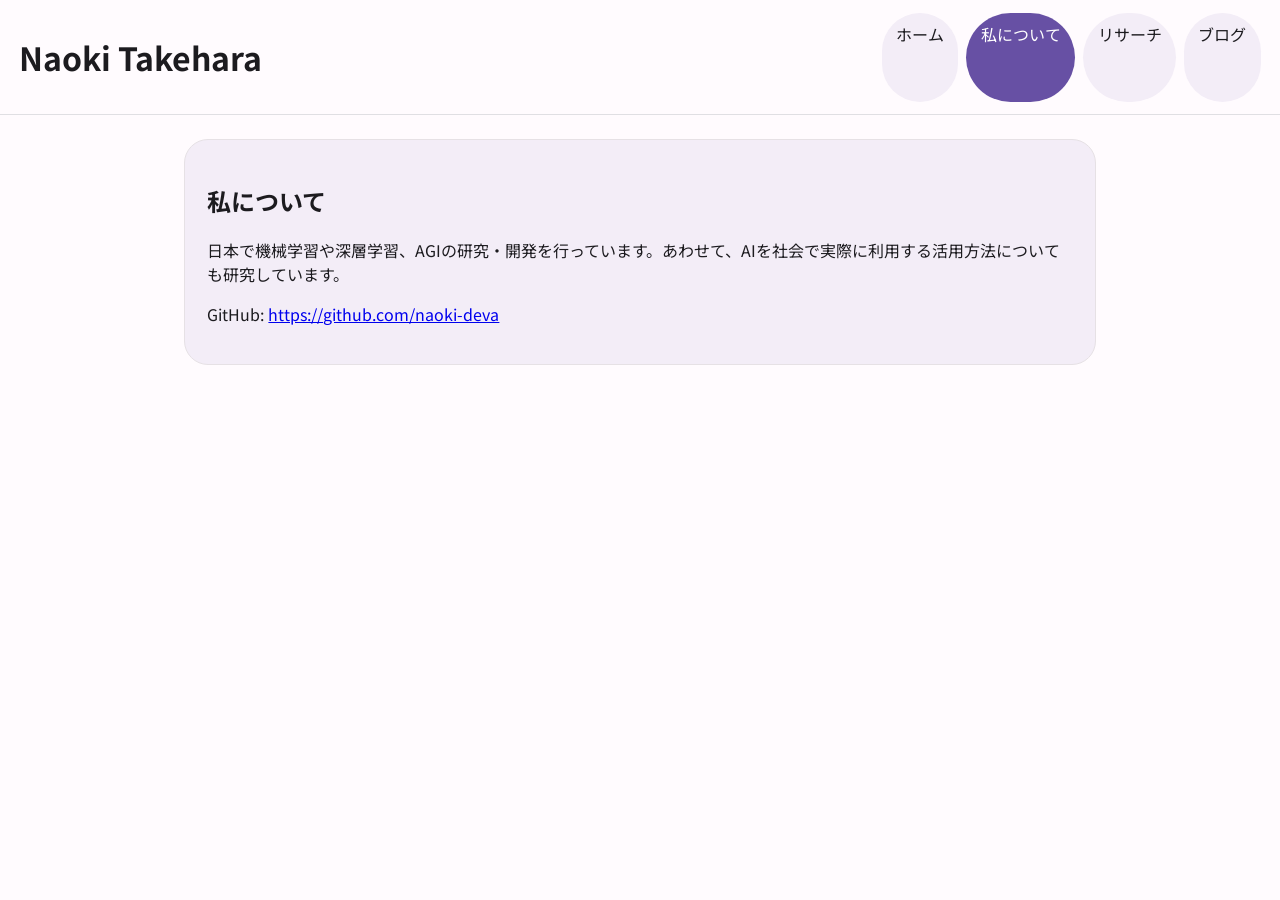
==== about.html @ 0d129b48 "Switch from single-page layout to multi-page navigation" ====
<!DOCTYPE html>
<html lang="ja">
  <head>
    <meta charset="UTF-8" />
    <meta name="viewport" content="width=device-width, initial-scale=1.0" />
    <title>Naoki Takehara | 私について</title>
    <link rel="preconnect" href="https://fonts.googleapis.com" />
    <link rel="preconnect" href="https://fonts.gstatic.com" crossorigin />
    <link href="https://fonts.googleapis.com/css2?family=Material+Symbols+Outlined&family=Noto+Sans+JP:wght@400;500;700&display=swap" rel="stylesheet" />
    <style>
      :root { --primary:#6750a4; --on-primary:#fff; --surface:#fffbfe; --surface-container:#f3edf7; --on-surface:#1c1b1f; }
      * { box-sizing:border-box; }
      body { margin:0; font-family:"Noto Sans JP",system-ui,sans-serif; background:var(--surface); color:var(--on-surface); }
      .top-app-bar { position:sticky; top:0; background:var(--surface); border-bottom:1px solid #e0dfe3; padding:0.8rem 1.2rem; display:flex; justify-content:space-between; gap:1rem; flex-wrap:wrap; }
      .nav-links { display:flex; gap:0.5rem; flex-wrap:wrap; }
      .nav-link { text-decoration:none; color:var(--on-surface); background:var(--surface-container); padding:0.55rem 0.9rem; border-radius:999px; display:inline-flex; gap:0.3rem; }
      .nav-link.active { background:var(--primary); color:var(--on-primary); }
      .container { max-width:960px; margin:0 auto; padding:1.5rem; }
      .card { background:var(--surface-container); border:1px solid #e6e1e5; border-radius:24px; padding:1.4rem; }
    </style>
  </head>
  <body>
    <header class="top-app-bar">
      <h1>Naoki Takehara</h1>
      <nav class="nav-links" aria-label="ページナビゲーション">
        <a class="nav-link" href="index.html">ホーム</a>
        <a class="nav-link active" href="about.html">私について</a>
        <a class="nav-link" href="research.html">リサーチ</a>
        <a class="nav-link" href="blog.html">ブログ</a>
      </nav>
    </header>
    <main class="container">
      <section class="card">
        <h2>私について</h2>
        <p>日本で機械学習や深層学習、AGIの研究・開発を行っています。あわせて、AIを社会で実際に利用する活用方法についても研究しています。</p>
        <p>GitHub: <a href="https://github.com/naoki-deva" target="_blank" rel="noopener noreferrer">https://github.com/naoki-deva</a></p>
      </section>
    </main>
  </body>
</html>
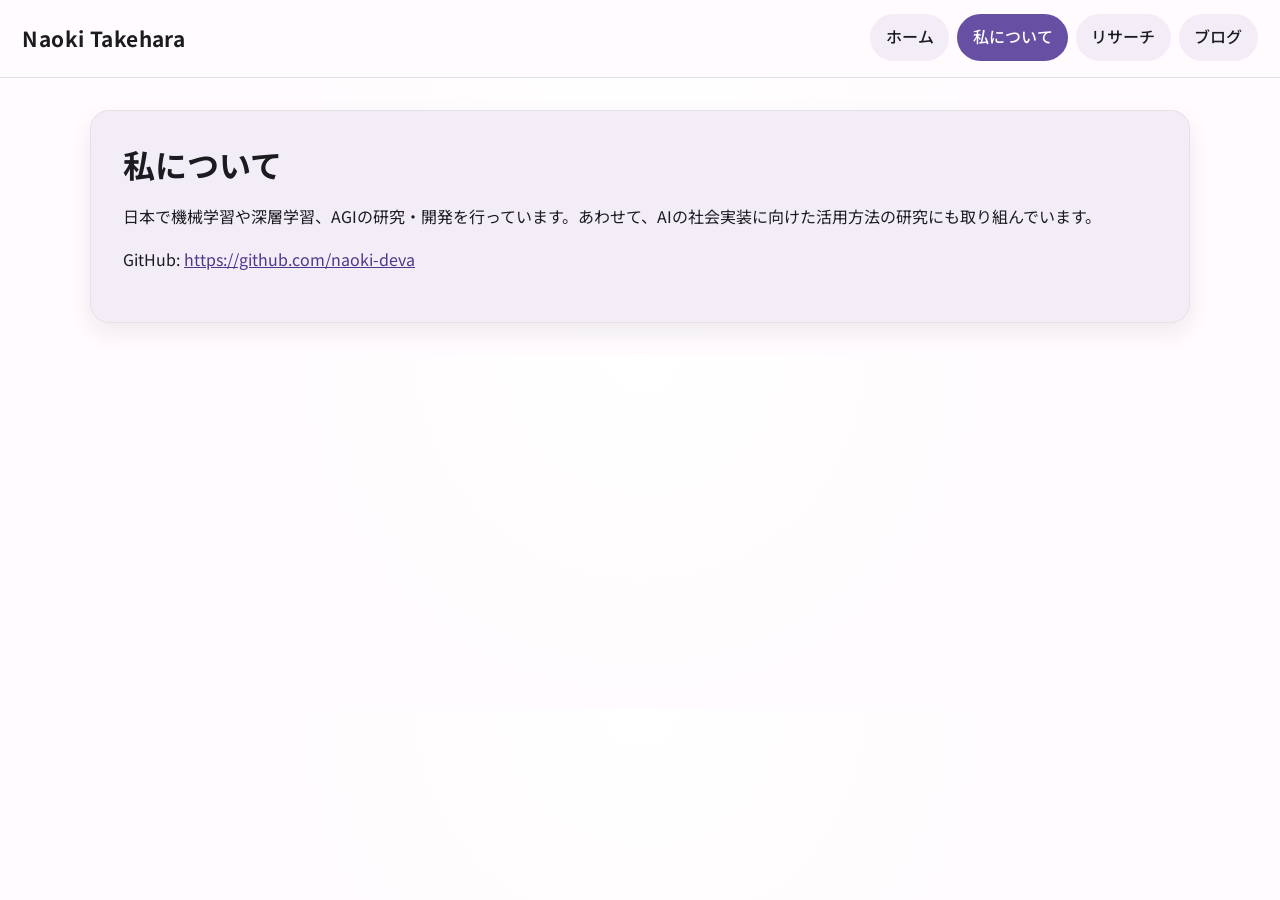
==== commit 84db5a34: "Improve responsive layout for mobile and desktop" ====
--- a/about.html
+++ b/about.html
@@ -7,21 +7,11 @@
     <link rel="preconnect" href="https://fonts.googleapis.com" />
     <link rel="preconnect" href="https://fonts.gstatic.com" crossorigin />
     <link href="https://fonts.googleapis.com/css2?family=Material+Symbols+Outlined&family=Noto+Sans+JP:wght@400;500;700&display=swap" rel="stylesheet" />
-    <style>
-      :root { --primary:#6750a4; --on-primary:#fff; --surface:#fffbfe; --surface-container:#f3edf7; --on-surface:#1c1b1f; }
-      * { box-sizing:border-box; }
-      body { margin:0; font-family:"Noto Sans JP",system-ui,sans-serif; background:var(--surface); color:var(--on-surface); }
-      .top-app-bar { position:sticky; top:0; background:var(--surface); border-bottom:1px solid #e0dfe3; padding:0.8rem 1.2rem; display:flex; justify-content:space-between; gap:1rem; flex-wrap:wrap; }
-      .nav-links { display:flex; gap:0.5rem; flex-wrap:wrap; }
-      .nav-link { text-decoration:none; color:var(--on-surface); background:var(--surface-container); padding:0.55rem 0.9rem; border-radius:999px; display:inline-flex; gap:0.3rem; }
-      .nav-link.active { background:var(--primary); color:var(--on-primary); }
-      .container { max-width:960px; margin:0 auto; padding:1.5rem; }
-      .card { background:var(--surface-container); border:1px solid #e6e1e5; border-radius:24px; padding:1.4rem; }
-    </style>
+    <link rel="stylesheet" href="styles.css" />
   </head>
   <body>
     <header class="top-app-bar">
-      <h1>Naoki Takehara</h1>
+      <h1 class="brand">Naoki Takehara</h1>
       <nav class="nav-links" aria-label="ページナビゲーション">
         <a class="nav-link" href="index.html">ホーム</a>
         <a class="nav-link active" href="about.html">私について</a>
@@ -30,9 +20,9 @@
       </nav>
     </header>
     <main class="container">
-      <section class="card">
-        <h2>私について</h2>
-        <p>日本で機械学習や深層学習、AGIの研究・開発を行っています。あわせて、AIを社会で実際に利用する活用方法についても研究しています。</p>
+      <section class="panel">
+        <h2 class="section-title">私について</h2>
+        <p>日本で機械学習や深層学習、AGIの研究・開発を行っています。あわせて、AIの社会実装に向けた活用方法の研究にも取り組んでいます。</p>
         <p>GitHub: <a href="https://github.com/naoki-deva" target="_blank" rel="noopener noreferrer">https://github.com/naoki-deva</a></p>
       </section>
     </main>
--- a/styles.css
+++ b/styles.css
@@ -0,0 +1,161 @@
+:root {
+  --primary: #6750a4;
+  --primary-strong: #4f378b;
+  --on-primary: #ffffff;
+  --surface: #fffbfe;
+  --surface-container: #f3edf7;
+  --surface-container-high: #ece6f0;
+  --surface-container-hover: #e6def1;
+  --on-surface: #1c1b1f;
+  --on-surface-variant: #49454f;
+  --outline: #cac4d0;
+  --shadow: 0 10px 24px rgba(28, 27, 31, 0.08);
+}
+
+* { box-sizing: border-box; }
+
+html { -webkit-text-size-adjust: 100%; }
+
+body {
+  margin: 0;
+  font-family: "Noto Sans JP", system-ui, -apple-system, sans-serif;
+  background: radial-gradient(circle at top, #ffffff 0%, var(--surface) 48%);
+  color: var(--on-surface);
+  line-height: 1.72;
+}
+
+a { color: var(--primary-strong); }
+
+a:focus-visible,
+button:focus-visible {
+  outline: 3px solid color-mix(in srgb, var(--primary) 45%, white);
+  outline-offset: 3px;
+}
+
+.top-app-bar {
+  position: sticky;
+  top: 0;
+  z-index: 20;
+  background: color-mix(in srgb, var(--surface) 88%, white);
+  backdrop-filter: blur(8px);
+  border-bottom: 1px solid #e0dfe3;
+  padding: 0.85rem clamp(0.9rem, 3vw, 1.4rem);
+  display: flex;
+  justify-content: space-between;
+  align-items: center;
+  gap: 0.75rem;
+}
+
+.brand { margin: 0; font-size: clamp(1.05rem, 1.2vw + 0.8rem, 1.3rem); letter-spacing: 0.02em; }
+
+.nav-links {
+  display: flex;
+  gap: 0.5rem;
+  flex-wrap: nowrap;
+  overflow-x: auto;
+  scrollbar-width: thin;
+  padding-bottom: 0.2rem;
+}
+
+.nav-link {
+  text-decoration: none;
+  color: var(--on-surface);
+  background: var(--surface-container);
+  padding: 0.55rem 0.9rem;
+  border-radius: 999px;
+  display: inline-flex;
+  align-items: center;
+  gap: 0.3rem;
+  font-weight: 500;
+  border: 1px solid transparent;
+  white-space: nowrap;
+  flex-shrink: 0;
+  transition: transform 0.2s ease, background 0.2s ease, border-color 0.2s ease;
+}
+
+.nav-link:hover { background: var(--surface-container-high); border-color: var(--outline); }
+.nav-link:active { transform: translateY(1px); }
+
+.nav-link.active {
+  background: var(--primary);
+  color: var(--on-primary);
+}
+
+.container {
+  width: min(100% - 2rem, 1100px);
+  margin: 0 auto;
+  padding: clamp(1rem, 2.5vw, 2.1rem) 0;
+}
+
+.container.narrow { width: min(100% - 2rem, 800px); }
+
+.panel {
+  background: var(--surface-container);
+  border: 1px solid #e6e1e5;
+  border-radius: clamp(18px, 1.5vw, 24px);
+  padding: clamp(1.1rem, 2.2vw, 1.8rem);
+  box-shadow: var(--shadow);
+}
+
+.section-title { margin: 0 0 0.55rem; font-size: clamp(1.35rem, 1.35vw + 0.95rem, 2rem); line-height: 1.35; }
+.muted { color: var(--on-surface-variant); }
+
+.cta-row { margin-top: 1rem; display: flex; gap: 0.6rem; flex-wrap: wrap; }
+.cta {
+  text-decoration: none;
+  border-radius: 10px;
+  padding: 0.58rem 0.95rem;
+  background: var(--surface-container-high);
+  color: var(--on-surface);
+  border: 1px solid #dfd6e7;
+}
+
+.blog-list { list-style: none; margin: 1.2rem 0 0; padding: 0; display: grid; gap: 0.9rem; }
+.blog-link {
+  display: block;
+  text-decoration: none;
+  background: var(--surface-container-high);
+  border-radius: 16px;
+  padding: 1rem 1.1rem;
+  color: inherit;
+  border: 1px solid #e1d9ea;
+  transition: background 0.2s ease, transform 0.2s ease;
+}
+.blog-link:hover,
+.blog-link:focus-visible {
+  background: var(--surface-container-hover);
+  transform: translateY(-1px);
+}
+.blog-meta { color: var(--on-surface-variant); font-size: 0.92rem; margin-bottom: 0.3rem; }
+.blog-title { margin: 0; font-size: clamp(1rem, 0.6vw + 0.95rem, 1.2rem); }
+
+.back-link {
+  text-decoration: none;
+  color: var(--primary-strong);
+  font-weight: 700;
+}
+
+@media (max-width: 720px) {
+  .top-app-bar {
+    flex-direction: column;
+    align-items: flex-start;
+  }
+
+  .nav-links {
+    width: 100%;
+    padding-bottom: 0.35rem;
+  }
+
+  .nav-link {
+    padding: 0.52rem 0.82rem;
+    font-size: 0.95rem;
+  }
+}
+
+@media (min-width: 1024px) {
+  .panel { padding: 2rem; }
+  .blog-list {
+    grid-template-columns: repeat(2, minmax(0, 1fr));
+    gap: 1rem;
+  }
+}
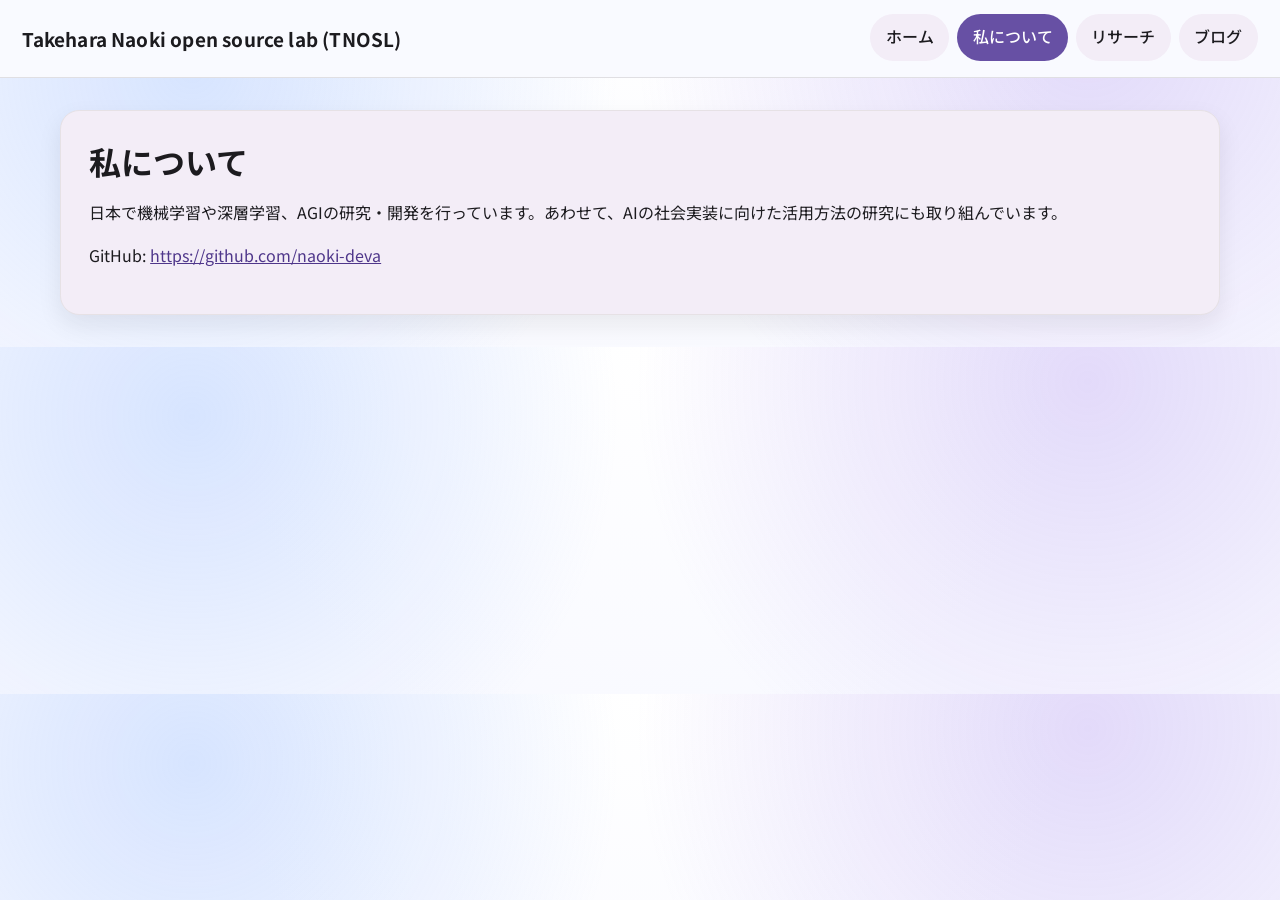
==== commit 2236c912: "Refresh home tab with TNOSL hero redesign" ====
--- a/about.html
+++ b/about.html
@@ -3,7 +3,7 @@
   <head>
     <meta charset="UTF-8" />
     <meta name="viewport" content="width=device-width, initial-scale=1.0" />
-    <title>Naoki Takehara | 私について</title>
+    <title>Takehara Naoki open source lab (TNOSL) | 私について</title>
     <link rel="preconnect" href="https://fonts.googleapis.com" />
     <link rel="preconnect" href="https://fonts.gstatic.com" crossorigin />
     <link href="https://fonts.googleapis.com/css2?family=Material+Symbols+Outlined&family=Noto+Sans+JP:wght@400;500;700&display=swap" rel="stylesheet" />
@@ -11,7 +11,7 @@
   </head>
   <body>
     <header class="top-app-bar">
-      <h1 class="brand">Naoki Takehara</h1>
+      <h1 class="brand">Takehara Naoki open source lab (TNOSL)</h1>
       <nav class="nav-links" aria-label="ページナビゲーション">
         <a class="nav-link" href="index.html">ホーム</a>
         <a class="nav-link active" href="about.html">私について</a>
--- a/styles.css
+++ b/styles.css
@@ -2,7 +2,7 @@
   --primary: #6750a4;
   --primary-strong: #4f378b;
   --on-primary: #ffffff;
-  --surface: #fffbfe;
+  --surface: #f8f9ff;
   --surface-container: #f3edf7;
   --surface-container-high: #ece6f0;
   --surface-container-hover: #e6def1;
@@ -13,31 +13,27 @@
 }
 
 * { box-sizing: border-box; }
-
 html { -webkit-text-size-adjust: 100%; }
 
 body {
   margin: 0;
   font-family: "Noto Sans JP", system-ui, -apple-system, sans-serif;
-  background: radial-gradient(circle at top, #ffffff 0%, var(--surface) 48%);
+  background:
+    radial-gradient(circle at 15% 20%, rgba(138, 180, 255, 0.3) 0%, transparent 38%),
+    radial-gradient(circle at 85% 10%, rgba(159, 122, 234, 0.24) 0%, transparent 40%),
+    radial-gradient(circle at top, #ffffff 0%, var(--surface) 58%);
   color: var(--on-surface);
   line-height: 1.72;
 }
 
 a { color: var(--primary-strong); }
 
-a:focus-visible,
-button:focus-visible {
-  outline: 3px solid color-mix(in srgb, var(--primary) 45%, white);
-  outline-offset: 3px;
-}
-
 .top-app-bar {
   position: sticky;
   top: 0;
   z-index: 20;
-  background: color-mix(in srgb, var(--surface) 88%, white);
-  backdrop-filter: blur(8px);
+  background: color-mix(in srgb, var(--surface) 86%, white);
+  backdrop-filter: blur(12px);
   border-bottom: 1px solid #e0dfe3;
   padding: 0.85rem clamp(0.9rem, 3vw, 1.4rem);
   display: flex;
@@ -46,116 +42,71 @@
   gap: 0.75rem;
 }
 
-.brand { margin: 0; font-size: clamp(1.05rem, 1.2vw + 0.8rem, 1.3rem); letter-spacing: 0.02em; }
+.brand { margin: 0; font-size: clamp(0.92rem, 1vw + 0.56rem, 1.18rem); letter-spacing: 0.01em; }
+.nav-links { display: flex; gap: 0.5rem; flex-wrap: nowrap; overflow-x: auto; scrollbar-width: thin; padding-bottom: 0.2rem; }
+.nav-link { text-decoration: none; color: var(--on-surface); background: var(--surface-container); padding: 0.55rem 0.9rem; border-radius: 999px; display: inline-flex; align-items: center; gap: 0.3rem; font-weight: 500; border: 1px solid transparent; white-space: nowrap; flex-shrink: 0; }
+.nav-link:hover { background: var(--surface-container-high); border-color: var(--outline); }
+.nav-link.active { background: var(--primary); color: var(--on-primary); }
 
-.nav-links {
-  display: flex;
-  gap: 0.5rem;
-  flex-wrap: nowrap;
-  overflow-x: auto;
-  scrollbar-width: thin;
-  padding-bottom: 0.2rem;
+.container { width: min(100% - 2rem, 1160px); margin: 0 auto; padding: clamp(1rem, 2.5vw, 2.1rem) 0; }
+.container.narrow { width: min(100% - 2rem, 800px); }
+.panel { background: var(--surface-container); border: 1px solid #e6e1e5; border-radius: clamp(18px, 1.5vw, 24px); padding: clamp(1.1rem, 2.2vw, 1.8rem); box-shadow: var(--shadow); }
+
+.hero {
+  position: relative;
+  overflow: hidden;
+  background: linear-gradient(135deg, #151726 0%, #292d46 45%, #1b2038 100%);
+  color: #f8f9ff;
+  border-radius: 30px;
+  padding: clamp(1.5rem, 4vw, 3rem);
+  display: grid;
+  grid-template-columns: 1.1fr 1fr;
+  gap: 1.2rem;
+  border: 1px solid rgba(255, 255, 255, 0.2);
+  box-shadow: 0 24px 60px rgba(10, 12, 21, 0.3);
 }
 
-.nav-link {
-  text-decoration: none;
-  color: var(--on-surface);
-  background: var(--surface-container);
-  padding: 0.55rem 0.9rem;
-  border-radius: 999px;
-  display: inline-flex;
-  align-items: center;
-  gap: 0.3rem;
-  font-weight: 500;
-  border: 1px solid transparent;
-  white-space: nowrap;
-  flex-shrink: 0;
-  transition: transform 0.2s ease, background 0.2s ease, border-color 0.2s ease;
+.hero-glow {
+  position: absolute;
+  inset: -30% auto auto -20%;
+  width: 320px;
+  aspect-ratio: 1;
+  background: radial-gradient(circle, rgba(138, 180, 255, 0.7), transparent 70%);
+  filter: blur(12px);
+  animation: drift 7s ease-in-out infinite alternate;
 }
 
-.nav-link:hover { background: var(--surface-container-high); border-color: var(--outline); }
-.nav-link:active { transform: translateY(1px); }
+.hero-copy { position: relative; z-index: 1; }
+.eyebrow { text-transform: uppercase; letter-spacing: 0.08em; font-size: 0.84rem; color: #c8d6ff; margin: 0; }
+.hero h2 { margin: 0.25rem 0 0.45rem; font-size: clamp(2rem, 5vw, 3.4rem); line-height: 1.15; }
+.lead { margin: 0; color: #dbe6ff; max-width: 62ch; }
+.mission { font-size: clamp(1.2rem, 2vw, 1.8rem); font-weight: 800; margin: 0.8rem 0 0; }
+.hero-art { display: flex; align-items: center; justify-content: center; animation: float 6s ease-in-out infinite; }
+.hero-art svg { width: min(100%, 500px); height: auto; }
 
-.nav-link.active {
-  background: var(--primary);
-  color: var(--on-primary);
-}
-
-.container {
-  width: min(100% - 2rem, 1100px);
-  margin: 0 auto;
-  padding: clamp(1rem, 2.5vw, 2.1rem) 0;
-}
-
-.container.narrow { width: min(100% - 2rem, 800px); }
-
-.panel {
-  background: var(--surface-container);
-  border: 1px solid #e6e1e5;
-  border-radius: clamp(18px, 1.5vw, 24px);
-  padding: clamp(1.1rem, 2.2vw, 1.8rem);
-  box-shadow: var(--shadow);
-}
+.cta-row { margin-top: 1rem; display: flex; gap: 0.6rem; flex-wrap: wrap; }
+.cta { text-decoration: none; border-radius: 999px; padding: 0.62rem 1rem; background: rgba(255, 255, 255, 0.12); color: #fff; border: 1px solid rgba(255, 255, 255, 0.35); }
+.cta.primary { background: linear-gradient(120deg, #8ab4ff, #9f7aea); border-color: transparent; color: #111728; font-weight: 700; }
 
 .section-title { margin: 0 0 0.55rem; font-size: clamp(1.35rem, 1.35vw + 0.95rem, 2rem); line-height: 1.35; }
 .muted { color: var(--on-surface-variant); }
+.blog-list { list-style: none; margin: 1.2rem 0 0; padding: 0; display: grid; gap: 0.9rem; }
+.blog-link { display: block; text-decoration: none; background: var(--surface-container-high); border-radius: 16px; padding: 1rem 1.1rem; color: inherit; border: 1px solid #e1d9ea; }
+.blog-meta { color: var(--on-surface-variant); font-size: 0.92rem; margin-bottom: 0.3rem; }
+.blog-title { margin: 0; font-size: clamp(1rem, 0.6vw + 0.95rem, 1.2rem); }
+.back-link { text-decoration: none; color: var(--primary-strong); font-weight: 700; }
 
-.cta-row { margin-top: 1rem; display: flex; gap: 0.6rem; flex-wrap: wrap; }
-.cta {
-  text-decoration: none;
-  border-radius: 10px;
-  padding: 0.58rem 0.95rem;
-  background: var(--surface-container-high);
-  color: var(--on-surface);
-  border: 1px solid #dfd6e7;
+@keyframes float { from { transform: translateY(0px); } to { transform: translateY(-10px); } }
+@keyframes drift { from { transform: translate(0, 0); } to { transform: translate(70px, 35px); } }
+
+@media (max-width: 960px) { .hero { grid-template-columns: 1fr; } }
+@media (max-width: 720px) {
+  .top-app-bar { flex-direction: column; align-items: flex-start; }
+  .nav-links { width: 100%; padding-bottom: 0.35rem; }
+  .nav-link { padding: 0.52rem 0.82rem; font-size: 0.95rem; }
 }
 
-.blog-list { list-style: none; margin: 1.2rem 0 0; padding: 0; display: grid; gap: 0.9rem; }
-.blog-link {
-  display: block;
-  text-decoration: none;
-  background: var(--surface-container-high);
-  border-radius: 16px;
-  padding: 1rem 1.1rem;
-  color: inherit;
-  border: 1px solid #e1d9ea;
-  transition: background 0.2s ease, transform 0.2s ease;
+@media (prefers-reduced-motion: reduce) {
+  .hero-art,
+  .hero-glow { animation: none; }
 }
-.blog-link:hover,
-.blog-link:focus-visible {
-  background: var(--surface-container-hover);
-  transform: translateY(-1px);
-}
-.blog-meta { color: var(--on-surface-variant); font-size: 0.92rem; margin-bottom: 0.3rem; }
-.blog-title { margin: 0; font-size: clamp(1rem, 0.6vw + 0.95rem, 1.2rem); }
-
-.back-link {
-  text-decoration: none;
-  color: var(--primary-strong);
-  font-weight: 700;
-}
-
-@media (max-width: 720px) {
-  .top-app-bar {
-    flex-direction: column;
-    align-items: flex-start;
-  }
-
-  .nav-links {
-    width: 100%;
-    padding-bottom: 0.35rem;
-  }
-
-  .nav-link {
-    padding: 0.52rem 0.82rem;
-    font-size: 0.95rem;
-  }
-}
-
-@media (min-width: 1024px) {
-  .panel { padding: 2rem; }
-  .blog-list {
-    grid-template-columns: repeat(2, minmax(0, 1fr));
-    gap: 1rem;
-  }
-}
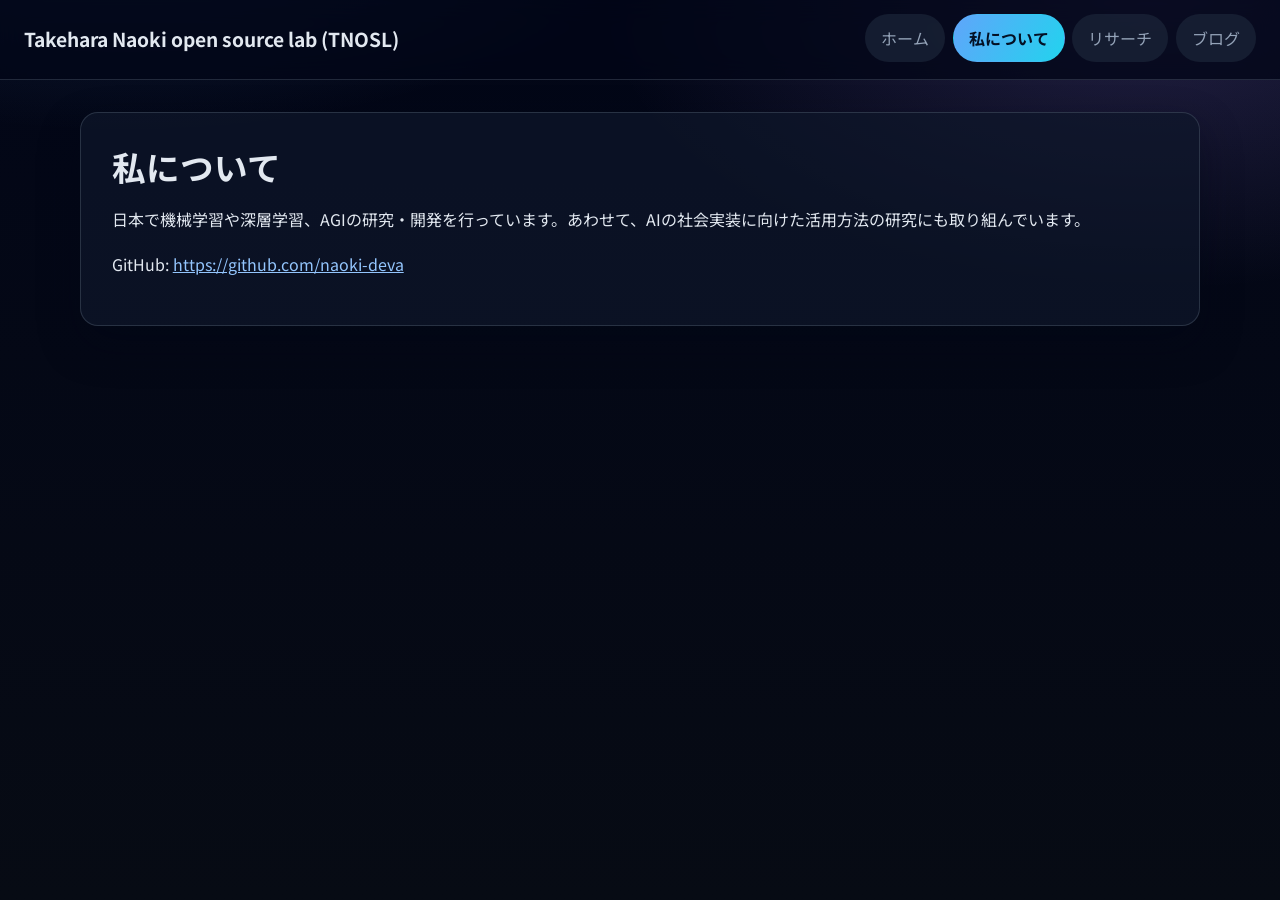
==== commit 29355baf: "Redesign UI with modern glassmorphism style" ====
--- a/about.html
+++ b/about.html
@@ -6,7 +6,7 @@
     <title>Takehara Naoki open source lab (TNOSL) | 私について</title>
     <link rel="preconnect" href="https://fonts.googleapis.com" />
     <link rel="preconnect" href="https://fonts.gstatic.com" crossorigin />
-    <link href="https://fonts.googleapis.com/css2?family=Material+Symbols+Outlined&family=Noto+Sans+JP:wght@400;500;700&display=swap" rel="stylesheet" />
+    <link href="https://fonts.googleapis.com/css2?family=Noto+Sans+JP:wght@400;500;700&display=swap" rel="stylesheet" />
     <link rel="stylesheet" href="styles.css" />
   </head>
   <body>
--- a/styles.css
+++ b/styles.css
@@ -1,111 +1,147 @@
 :root {
-  --primary: #6750a4;
-  --primary-strong: #4f378b;
-  --on-primary: #ffffff;
-  --surface: #f8f9ff;
-  --surface-container: #f3edf7;
-  --surface-container-high: #ece6f0;
-  --surface-container-hover: #e6def1;
-  --on-surface: #1c1b1f;
-  --on-surface-variant: #49454f;
-  --outline: #cac4d0;
-  --shadow: 0 10px 24px rgba(28, 27, 31, 0.08);
+  --bg: #070b14;
+  --bg-soft: #0f172a;
+  --card: rgba(15, 23, 42, 0.72);
+  --card-strong: rgba(15, 23, 42, 0.9);
+  --text: #e2e8f0;
+  --text-soft: #94a3b8;
+  --brand: #60a5fa;
+  --brand-2: #22d3ee;
+  --accent: #a78bfa;
+  --line: rgba(148, 163, 184, 0.22);
+  --radius: 18px;
+  --shadow: 0 18px 40px rgba(2, 6, 23, 0.45);
 }
 
 * { box-sizing: border-box; }
 html { -webkit-text-size-adjust: 100%; }
-
 body {
   margin: 0;
   font-family: "Noto Sans JP", system-ui, -apple-system, sans-serif;
+  color: var(--text);
+  line-height: 1.76;
   background:
-    radial-gradient(circle at 15% 20%, rgba(138, 180, 255, 0.3) 0%, transparent 38%),
-    radial-gradient(circle at 85% 10%, rgba(159, 122, 234, 0.24) 0%, transparent 40%),
-    radial-gradient(circle at top, #ffffff 0%, var(--surface) 58%);
-  color: var(--on-surface);
-  line-height: 1.72;
+    radial-gradient(1000px 520px at 10% -20%, rgba(96, 165, 250, 0.22), transparent 60%),
+    radial-gradient(950px 500px at 90% 0%, rgba(167, 139, 250, 0.2), transparent 58%),
+    linear-gradient(180deg, #020617 0%, var(--bg) 100%);
+  min-height: 100vh;
 }
 
-a { color: var(--primary-strong); }
+a { color: #93c5fd; }
 
 .top-app-bar {
   position: sticky;
   top: 0;
-  z-index: 20;
-  background: color-mix(in srgb, var(--surface) 86%, white);
-  backdrop-filter: blur(12px);
-  border-bottom: 1px solid #e0dfe3;
-  padding: 0.85rem clamp(0.9rem, 3vw, 1.4rem);
+  z-index: 30;
   display: flex;
   justify-content: space-between;
   align-items: center;
-  gap: 0.75rem;
+  gap: 1rem;
+  padding: 0.9rem clamp(0.95rem, 3vw, 1.5rem);
+  background: rgba(2, 6, 23, 0.75);
+  backdrop-filter: blur(12px);
+  border-bottom: 1px solid var(--line);
 }
 
-.brand { margin: 0; font-size: clamp(0.92rem, 1vw + 0.56rem, 1.18rem); letter-spacing: 0.01em; }
-.nav-links { display: flex; gap: 0.5rem; flex-wrap: nowrap; overflow-x: auto; scrollbar-width: thin; padding-bottom: 0.2rem; }
-.nav-link { text-decoration: none; color: var(--on-surface); background: var(--surface-container); padding: 0.55rem 0.9rem; border-radius: 999px; display: inline-flex; align-items: center; gap: 0.3rem; font-weight: 500; border: 1px solid transparent; white-space: nowrap; flex-shrink: 0; }
-.nav-link:hover { background: var(--surface-container-high); border-color: var(--outline); }
-.nav-link.active { background: var(--primary); color: var(--on-primary); }
+.brand { margin: 0; font-size: clamp(0.95rem, 1vw + 0.5rem, 1.2rem); }
+.nav-links { display: flex; flex-wrap: nowrap; gap: 0.45rem; overflow-x: auto; padding-bottom: 0.18rem; }
+.nav-link {
+  text-decoration: none;
+  color: var(--text-soft);
+  background: rgba(30, 41, 59, 0.65);
+  border: 1px solid transparent;
+  border-radius: 999px;
+  padding: 0.55rem 0.95rem;
+  transition: all 0.2s ease;
+  white-space: nowrap;
+}
+.nav-link:hover { color: var(--text); border-color: var(--line); transform: translateY(-1px); }
+.nav-link.active {
+  color: #031024;
+  font-weight: 700;
+  background: linear-gradient(120deg, var(--brand), var(--brand-2));
+}
 
-.container { width: min(100% - 2rem, 1160px); margin: 0 auto; padding: clamp(1rem, 2.5vw, 2.1rem) 0; }
-.container.narrow { width: min(100% - 2rem, 800px); }
-.panel { background: var(--surface-container); border: 1px solid #e6e1e5; border-radius: clamp(18px, 1.5vw, 24px); padding: clamp(1.1rem, 2.2vw, 1.8rem); box-shadow: var(--shadow); }
+.container { width: min(100% - 2rem, 1120px); margin: 0 auto; padding: clamp(1.1rem, 2.5vw, 2.3rem) 0; }
+.container.narrow { width: min(100% - 2rem, 860px); }
+.panel {
+  background: var(--card);
+  border: 1px solid var(--line);
+  border-radius: var(--radius);
+  padding: clamp(1.2rem, 2.4vw, 1.95rem);
+  box-shadow: var(--shadow);
+}
 
 .hero {
   position: relative;
-  overflow: hidden;
-  background: linear-gradient(135deg, #151726 0%, #292d46 45%, #1b2038 100%);
-  color: #f8f9ff;
   border-radius: 30px;
-  padding: clamp(1.5rem, 4vw, 3rem);
+  background: linear-gradient(140deg, rgba(15, 23, 42, 0.95) 0%, rgba(30, 41, 59, 0.9) 52%, rgba(15, 23, 42, 0.98) 100%);
+  border: 1px solid var(--line);
+  box-shadow: var(--shadow);
+  padding: clamp(1.4rem, 4vw, 3.1rem);
   display: grid;
   grid-template-columns: 1.1fr 1fr;
   gap: 1.2rem;
-  border: 1px solid rgba(255, 255, 255, 0.2);
-  box-shadow: 0 24px 60px rgba(10, 12, 21, 0.3);
 }
 
 .hero-glow {
   position: absolute;
-  inset: -30% auto auto -20%;
-  width: 320px;
+  inset: -40% auto auto -20%;
+  width: 380px;
   aspect-ratio: 1;
-  background: radial-gradient(circle, rgba(138, 180, 255, 0.7), transparent 70%);
-  filter: blur(12px);
+  filter: blur(14px);
+  background: radial-gradient(circle, rgba(34, 211, 238, 0.5), transparent 70%);
   animation: drift 7s ease-in-out infinite alternate;
 }
-
 .hero-copy { position: relative; z-index: 1; }
-.eyebrow { text-transform: uppercase; letter-spacing: 0.08em; font-size: 0.84rem; color: #c8d6ff; margin: 0; }
-.hero h2 { margin: 0.25rem 0 0.45rem; font-size: clamp(2rem, 5vw, 3.4rem); line-height: 1.15; }
-.lead { margin: 0; color: #dbe6ff; max-width: 62ch; }
-.mission { font-size: clamp(1.2rem, 2vw, 1.8rem); font-weight: 800; margin: 0.8rem 0 0; }
+.eyebrow { text-transform: uppercase; letter-spacing: 0.12em; color: #67e8f9; margin: 0; font-size: 0.78rem; }
+.hero h2 { margin: 0.35rem 0 0.55rem; font-size: clamp(2rem, 5vw, 3.5rem); line-height: 1.1; }
+.lead { margin: 0; color: #cbd5e1; max-width: 62ch; }
+.mission { margin: 0.85rem 0 0; font-size: clamp(1.14rem, 2vw, 1.75rem); font-weight: 800; }
 .hero-art { display: flex; align-items: center; justify-content: center; animation: float 6s ease-in-out infinite; }
 .hero-art svg { width: min(100%, 500px); height: auto; }
 
 .cta-row { margin-top: 1rem; display: flex; gap: 0.6rem; flex-wrap: wrap; }
-.cta { text-decoration: none; border-radius: 999px; padding: 0.62rem 1rem; background: rgba(255, 255, 255, 0.12); color: #fff; border: 1px solid rgba(255, 255, 255, 0.35); }
-.cta.primary { background: linear-gradient(120deg, #8ab4ff, #9f7aea); border-color: transparent; color: #111728; font-weight: 700; }
+.cta {
+  text-decoration: none;
+  color: var(--text);
+  background: rgba(30, 41, 59, 0.85);
+  border: 1px solid var(--line);
+  border-radius: 999px;
+  padding: 0.65rem 1.05rem;
+}
+.cta.primary {
+  background: linear-gradient(120deg, var(--brand), var(--accent));
+  border-color: transparent;
+  color: #031024;
+  font-weight: 700;
+}
 
-.section-title { margin: 0 0 0.55rem; font-size: clamp(1.35rem, 1.35vw + 0.95rem, 2rem); line-height: 1.35; }
-.muted { color: var(--on-surface-variant); }
-.blog-list { list-style: none; margin: 1.2rem 0 0; padding: 0; display: grid; gap: 0.9rem; }
-.blog-link { display: block; text-decoration: none; background: var(--surface-container-high); border-radius: 16px; padding: 1rem 1.1rem; color: inherit; border: 1px solid #e1d9ea; }
-.blog-meta { color: var(--on-surface-variant); font-size: 0.92rem; margin-bottom: 0.3rem; }
+.section-title { margin: 0 0 0.6rem; font-size: clamp(1.4rem, 1.5vw + 0.92rem, 2.1rem); line-height: 1.35; }
+.muted { color: var(--text-soft); }
+.blog-list { list-style: none; margin: 1.2rem 0 0; padding: 0; display: grid; gap: 0.85rem; }
+.blog-link {
+  display: block;
+  text-decoration: none;
+  color: inherit;
+  padding: 1rem 1.05rem;
+  border-radius: 14px;
+  border: 1px solid var(--line);
+  background: var(--card-strong);
+}
+.blog-link:hover { transform: translateY(-2px); border-color: rgba(96, 165, 250, 0.5); }
+.blog-meta { color: var(--text-soft); font-size: 0.92rem; margin-bottom: 0.3rem; }
 .blog-title { margin: 0; font-size: clamp(1rem, 0.6vw + 0.95rem, 1.2rem); }
-.back-link { text-decoration: none; color: var(--primary-strong); font-weight: 700; }
+.back-link { text-decoration: none; color: #7dd3fc; font-weight: 700; }
 
-@keyframes float { from { transform: translateY(0px); } to { transform: translateY(-10px); } }
-@keyframes drift { from { transform: translate(0, 0); } to { transform: translate(70px, 35px); } }
+@keyframes float { from { transform: translateY(0px); } to { transform: translateY(-9px); } }
+@keyframes drift { from { transform: translate(0, 0); } to { transform: translate(70px, 32px); } }
 
 @media (max-width: 960px) { .hero { grid-template-columns: 1fr; } }
 @media (max-width: 720px) {
   .top-app-bar { flex-direction: column; align-items: flex-start; }
-  .nav-links { width: 100%; padding-bottom: 0.35rem; }
-  .nav-link { padding: 0.52rem 0.82rem; font-size: 0.95rem; }
+  .nav-links { width: 100%; }
 }
-
 @media (prefers-reduced-motion: reduce) {
   .hero-art,
   .hero-glow { animation: none; }
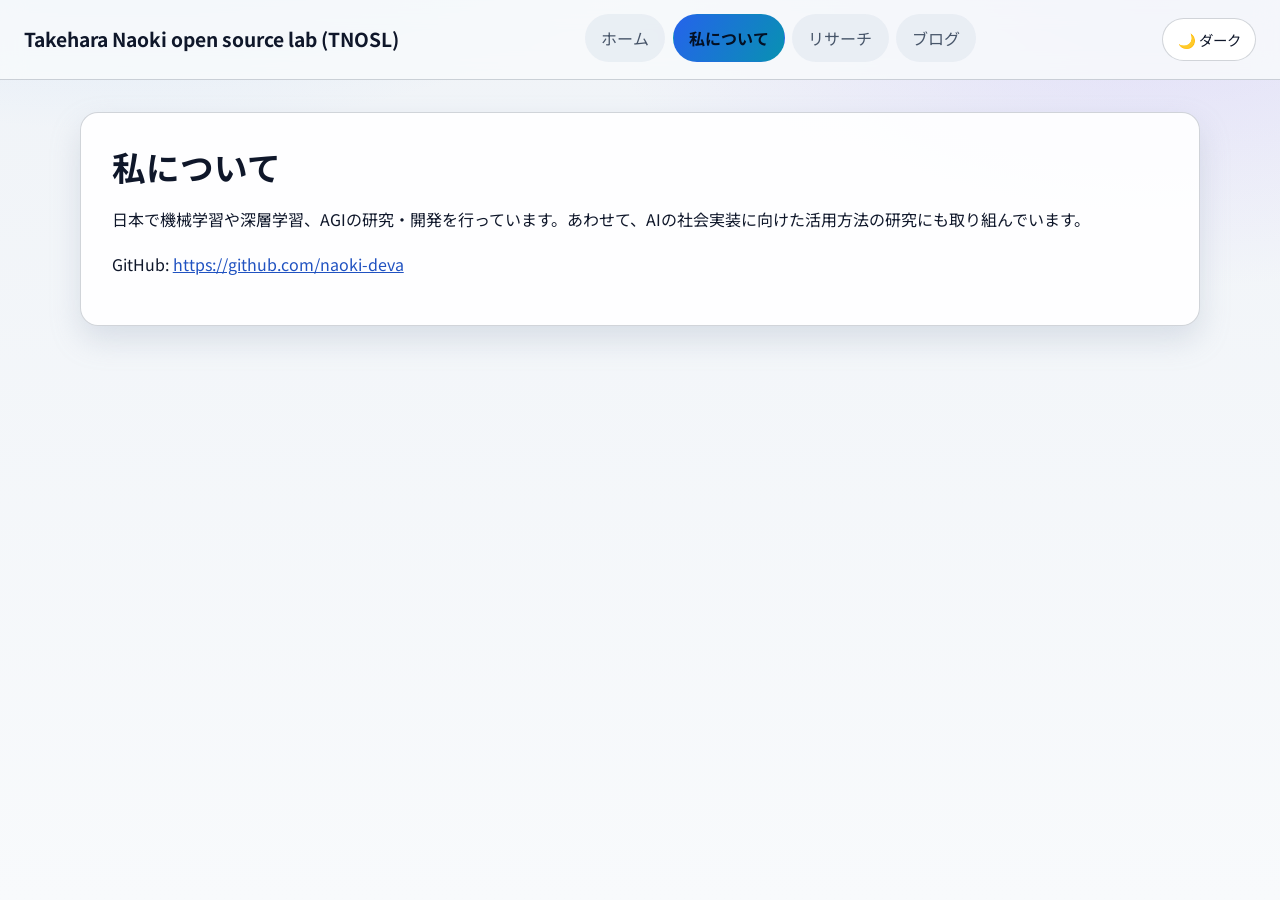
==== commit 79a043e6: "Add light/dark theme support with toggle" ====
--- a/about.html
+++ b/about.html
@@ -8,6 +8,7 @@
     <link rel="preconnect" href="https://fonts.gstatic.com" crossorigin />
     <link href="https://fonts.googleapis.com/css2?family=Noto+Sans+JP:wght@400;500;700&display=swap" rel="stylesheet" />
     <link rel="stylesheet" href="styles.css" />
+    <script src="theme.js" defer></script>
   </head>
   <body>
     <header class="top-app-bar">
@@ -18,6 +19,7 @@
         <a class="nav-link" href="research.html">リサーチ</a>
         <a class="nav-link" href="blog.html">ブログ</a>
       </nav>
+      <button class="theme-toggle" type="button" data-theme-toggle>☀️ ライト</button>
     </header>
     <main class="container">
       <section class="panel">
--- a/styles.css
+++ b/styles.css
@@ -13,6 +13,21 @@
   --shadow: 0 18px 40px rgba(2, 6, 23, 0.45);
 }
 
+
+:root[data-theme="light"] {
+  --bg: #f8fafc;
+  --bg-soft: #e2e8f0;
+  --card: rgba(255, 255, 255, 0.9);
+  --card-strong: rgba(255, 255, 255, 0.98);
+  --text: #0f172a;
+  --text-soft: #475569;
+  --brand: #2563eb;
+  --brand-2: #0891b2;
+  --accent: #7c3aed;
+  --line: rgba(71, 85, 105, 0.25);
+  --shadow: 0 14px 30px rgba(148, 163, 184, 0.28);
+}
+
 * { box-sizing: border-box; }
 html { -webkit-text-size-adjust: 100%; }
 body {
@@ -23,11 +38,23 @@
   background:
     radial-gradient(1000px 520px at 10% -20%, rgba(96, 165, 250, 0.22), transparent 60%),
     radial-gradient(950px 500px at 90% 0%, rgba(167, 139, 250, 0.2), transparent 58%),
-    linear-gradient(180deg, #020617 0%, var(--bg) 100%);
+    linear-gradient(180deg, color-mix(in srgb, var(--bg-soft) 38%, var(--bg)) 0%, var(--bg) 100%);
   min-height: 100vh;
 }
 
-a { color: #93c5fd; }
+a { color: color-mix(in srgb, var(--brand) 78%, #0f172a); }
+
+.theme-toggle {
+  border: 1px solid var(--line);
+  border-radius: 999px;
+  background: var(--card-strong);
+  color: var(--text);
+  padding: 0.5rem 0.9rem;
+  font: inherit;
+  font-size: 0.9rem;
+  cursor: pointer;
+}
+.theme-toggle:hover { transform: translateY(-1px); }
 
 .top-app-bar {
   position: sticky;
@@ -38,7 +65,7 @@
   align-items: center;
   gap: 1rem;
   padding: 0.9rem clamp(0.95rem, 3vw, 1.5rem);
-  background: rgba(2, 6, 23, 0.75);
+  background: color-mix(in srgb, var(--bg) 82%, transparent);
   backdrop-filter: blur(12px);
   border-bottom: 1px solid var(--line);
 }
@@ -48,7 +75,7 @@
 .nav-link {
   text-decoration: none;
   color: var(--text-soft);
-  background: rgba(30, 41, 59, 0.65);
+  background: color-mix(in srgb, var(--bg-soft) 64%, transparent);
   border: 1px solid transparent;
   border-radius: 999px;
   padding: 0.55rem 0.95rem;
@@ -75,7 +102,7 @@
 .hero {
   position: relative;
   border-radius: 30px;
-  background: linear-gradient(140deg, rgba(15, 23, 42, 0.95) 0%, rgba(30, 41, 59, 0.9) 52%, rgba(15, 23, 42, 0.98) 100%);
+  background: linear-gradient(140deg, color-mix(in srgb, var(--bg-soft) 88%, #000) 0%, color-mix(in srgb, var(--bg-soft) 82%, var(--brand) 18%) 52%, color-mix(in srgb, var(--bg-soft) 90%, #000) 100%);
   border: 1px solid var(--line);
   box-shadow: var(--shadow);
   padding: clamp(1.4rem, 4vw, 3.1rem);
@@ -96,7 +123,7 @@
 .hero-copy { position: relative; z-index: 1; }
 .eyebrow { text-transform: uppercase; letter-spacing: 0.12em; color: #67e8f9; margin: 0; font-size: 0.78rem; }
 .hero h2 { margin: 0.35rem 0 0.55rem; font-size: clamp(2rem, 5vw, 3.5rem); line-height: 1.1; }
-.lead { margin: 0; color: #cbd5e1; max-width: 62ch; }
+.lead { margin: 0; color: color-mix(in srgb, var(--text) 74%, white); max-width: 62ch; }
 .mission { margin: 0.85rem 0 0; font-size: clamp(1.14rem, 2vw, 1.75rem); font-weight: 800; }
 .hero-art { display: flex; align-items: center; justify-content: center; animation: float 6s ease-in-out infinite; }
 .hero-art svg { width: min(100%, 500px); height: auto; }
@@ -105,7 +132,7 @@
 .cta {
   text-decoration: none;
   color: var(--text);
-  background: rgba(30, 41, 59, 0.85);
+  background: color-mix(in srgb, var(--bg-soft) 72%, transparent);
   border: 1px solid var(--line);
   border-radius: 999px;
   padding: 0.65rem 1.05rem;
@@ -146,3 +173,55 @@
   .hero-art,
   .hero-glow { animation: none; }
 }
+
+.home-stack { display: grid; gap: 1rem; }
+
+.cards-grid {
+  display: grid;
+  grid-template-columns: repeat(3, minmax(0, 1fr));
+  gap: 0.85rem;
+}
+
+.info-card {
+  background: var(--card);
+  border: 1px solid var(--line);
+  border-radius: var(--radius);
+  padding: 1rem 1rem 1.1rem;
+  box-shadow: var(--shadow);
+}
+
+.info-card h3 { margin: 0 0 0.55rem; font-size: 1.04rem; }
+.info-card p { margin: 0; color: color-mix(in srgb, var(--text) 74%, white); }
+
+.spotlight { padding-top: 1rem; }
+.focus-list {
+  margin: 0.7rem 0 0;
+  padding-left: 1.1rem;
+  display: grid;
+  gap: 0.42rem;
+}
+
+.links-panel { padding-top: 1rem; }
+.entry-links {
+  display: grid;
+  grid-template-columns: repeat(3, minmax(0, 1fr));
+  gap: 0.8rem;
+}
+.entry-link {
+  text-decoration: none;
+  color: inherit;
+  border: 1px solid var(--line);
+  border-radius: 14px;
+  padding: 0.9rem;
+  background: var(--card-strong);
+  display: grid;
+  gap: 0.3rem;
+}
+.entry-link:hover { transform: translateY(-2px); border-color: rgba(96, 165, 250, 0.5); }
+.entry-title { font-weight: 700; }
+.entry-desc { color: var(--text-soft); font-size: 0.93rem; }
+
+@media (max-width: 960px) {
+  .cards-grid,
+  .entry-links { grid-template-columns: 1fr; }
+}
